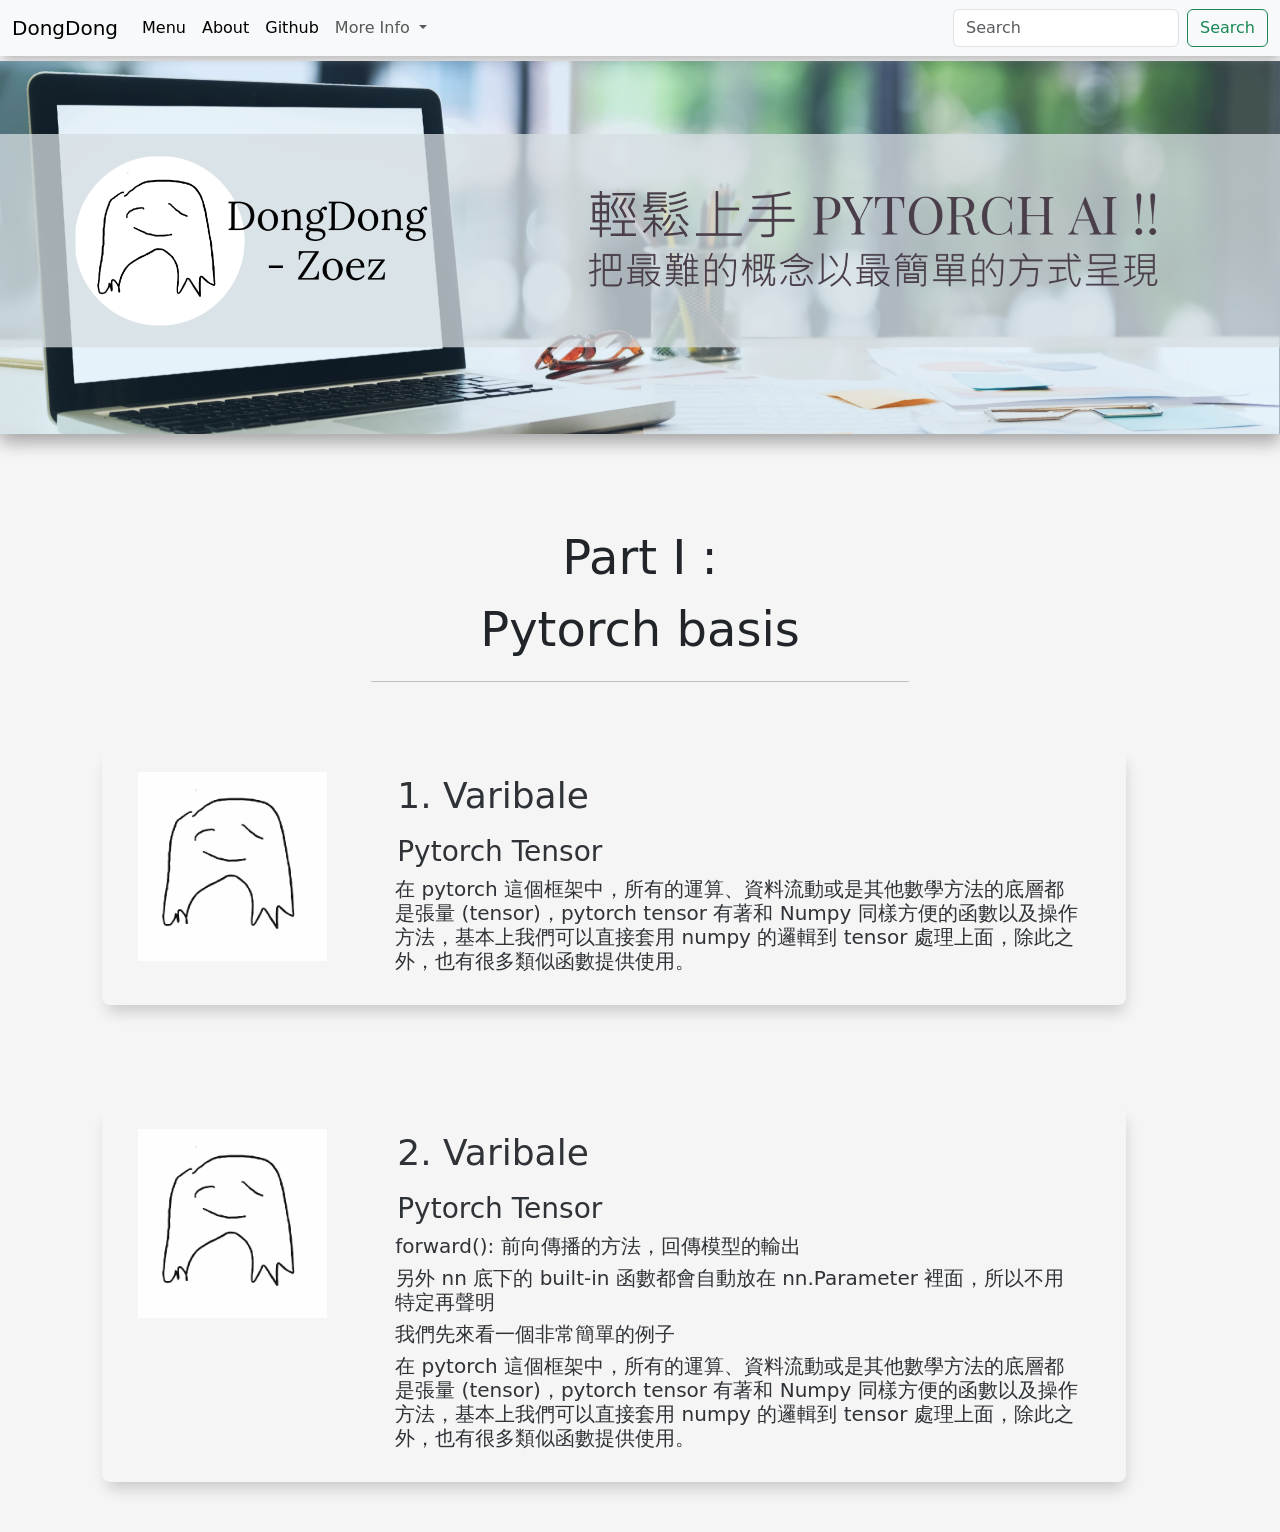
==== index.html @ 4cd38529 "first_version" ====
<!DOCTYPE html>
<html lang="zh">


  <head>

    <meta charset="utf-8">
    <meta name="viewport" content="width=device-width, initial-scale=1">

    <title>DongDong's torch tutorial website</title>

    <link href="https://cdn.jsdelivr.net/npm/bootstrap@5.2.0/dist/css/bootstrap.min.css" rel="stylesheet" integrity="sha384-gH2yIJqKdNHPEq0n4Mqa/HGKIhSkIHeL5AyhkYV8i59U5AR6csBvApHHNl/vI1Bx" crossorigin="anonymous">
    <link rel="stylesheet" type="text/css" href="./css/index.css">

    <script src="./js/index.js"> </script>
  </head>



  <body style="background-color:#f5f5f5;">

    <!-- [Bootstrap Navbar]  Src: https://getbootstrap.com/docs/5.2/components/navbar/  -->
    <nav class="navbar navbar-expand-lg bg-light" style="box-shadow: 1px 2px 10px -2px #9c9c9c;">
      <div class="container-fluid">

        <a class="navbar-brand" href="#">DongDong</a>

        <button class="navbar-toggler" type="button" data-bs-toggle="collapse" data-bs-target="#navbarSupportedContent" aria-controls="navbarSupportedContent" aria-expanded="false" aria-label="Toggle navigation">
          <span class="navbar-toggler-icon"></span>
        </button>

        <div class="collapse navbar-collapse" id="navbarSupportedContent">
          <ul class="navbar-nav me-auto mb-2 mb-lg-0">

            <li class="nav-item">
              <a class="nav-link active" aria-current="page" href="#">Menu</a>
            </li>


            <li class="nav-item">
              <a class="nav-link active" href="https://github.com/DongDong-Zoez/pytorchAI"> About </a>
            </li>

            <li class="nav-item">
              <a class="nav-link active" href="https://github.com/DongDong-Zoez/pytorchAI"> Github </a>
            </li>

            <li class="nav-item dropdown">
              <a class="nav-link dropdown-toggle" href="#" role="button" data-bs-toggle="dropdown" aria-expanded="false">
                More Info
              </a>

              <ul class="dropdown-menu">
                <li><a class="dropdown-item" href="#">Action</a></li>
                <li><a class="dropdown-item" href="#">Another action</a></li>
                <li><hr class="dropdown-divider"></li>
                <li><a class="dropdown-item" href="#">Something else here</a></li>
              </ul>

            </li>

            <!--
              <li class="nav-item">
                <a class="nav-link disabled">Disabled</a>
              </li>
            -->

          </ul>


          <form class="d-flex" role="search">
            <input class="form-control me-2" type="search" placeholder="Search" aria-label="Search">
            <button class="btn btn-outline-success" type="submit">Search</button>
          </form>

        </div>

      </div>
    </nav>

    
    <div class="title_banner_box">
      <img src="./assets/index_title_banner.png" class="img-fluid" alt="title banner background image.">
    </div>


    

    <div class="content_part_box">
      
      <div class="content_title_box">
        <p class="content_title"> Part I : Pytorch basis </p>
        <hr class="hr_half_width_center">
      </div>
    

      <div class="content_info_box">

        <div class="content_info_img">
          <img src="./assets/dongdong_zoez.png"  class="img-fluid" alt="Part I, 1. Varibale" />
        </div>
        
        <div class="content_info_text">
          <p class="content_info_text_title"> 1. Varibale</p>
          <h1 class="content_info_text_h1">Pytorch Tensor</h1>
          <h5>在 pytorch 這個框架中，所有的運算、資料流動或是其他數學方法的底層都是張量 (tensor)，pytorch tensor 有著和 Numpy 同樣方便的函數以及操作方法，基本上我們可以直接套用 numpy 的邏輯到 tensor 處理上面，除此之外，也有很多類似函數提供使用。</h5>  
        </div>

     </div>


      <div class="content_info_box">

        <div class="content_info_img">
          <img src="./assets/dongdong_zoez.png"  class="img-fluid" alt="Part I, 2. Varibale" />
        </div>
        
        <div class="content_info_text">
          <p class="content_info_text_title"> 2. Varibale</p>
          <h1 class="content_info_text_h1">Pytorch Tensor</h1>
          <h5>forward(): 前向傳播的方法，回傳模型的輸出</h5>
          <h5>另外 nn 底下的 built-in 函數都會自動放在 nn.Parameter 裡面，所以不用特定再聲明</h5>
          <h5>我們先來看一個非常簡單的例子</h5>             
          <h5>在 pytorch 這個框架中，所有的運算、資料流動或是其他數學方法的底層都是張量 (tensor)，pytorch tensor 有著和 Numpy 同樣方便的函數以及操作方法，基本上我們可以直接套用 numpy 的邏輯到 tensor 處理上面，除此之外，也有很多類似函數提供使用。</h5>  
        </div>

     </div>

    </div>





    <script src="https://cdn.jsdelivr.net/npm/bootstrap@5.2.0/dist/js/bootstrap.bundle.min.js" integrity="sha384-A3rJD856KowSb7dwlZdYEkO39Gagi7vIsF0jrRAoQmDKKtQBHUuLZ9AsSv4jD4Xa" crossorigin="anonymous"></script>

  </body>



</html>
---- css/index.css ----
.title_banner_box{
    margin:5px 0%;
    box-shadow:0 8px 16px 0 rgba(0,0,0,0.2),0 6px 20px 0 rgba(0,0,0,0.19) !important;
}



.hr_half_width_center{
    width: 50%;
    margin-left: auto;
    margin-right: auto;
}




/**/

.content_part_box{
    display: flex;
    justify-content: center;
    flex-direction: column;
    flex-wrap:nowrap;  
    position: relative;
}

.content_title_box {
    margin:80px 8% 0px 8%;
    transition : 0.3s;
}

.content_title{
    width:30%;
    margin:2px auto;
    text-align:center;
    font-size: 48px;

    transition : 0.3s;
}

.content_title_box:hover{
    transform : scale(1.01);
}


.content_info_box{
    
    width:80%;
    padding:1.5% 2%; 
    margin:50px 8%;
    box-shadow:2px 10px 16px -4px rgba(0,0,0,0.2);

    transition : 0.5s;
    opacity : 0.93;
  
    /*
    border-style: groove;
    background-color:#f5f5f5;
    */
    border-radius: 8px;
    

    display: flex;
    flex-direction: row;
    /*flex-wrap:nowrap;*/
    
    @media screen and (max-width: 500px){
     font-size:34px;
     width:auto;
     padding:1.5% 2%; 
     margin:50px 8%;  
     
    }
}

.content_info_box:hover{
    box-shadow:5px 14px 8px -2px rgba(0,0,0,0.2);
    opacity : 1;
    transform : scale(1.04);
}



.content_info_img{
    width:40%;
    margin:5px 10px 2px 10px;
    flex: 1 1 30%;
    opacity : 1;
}

.content_info_text{
    font-size:20px;
    width: auto; 
    margin:0px 2% 5px 6%;
    flex: 1 2 auto;
}

.content_info_text_title{
    /*text-align:center;*/
    font-size:36px;
    margin:2px 2px 12px;
}

.content_info_text_h1{
    font-size:28px;
    margin:8px 2px;
}
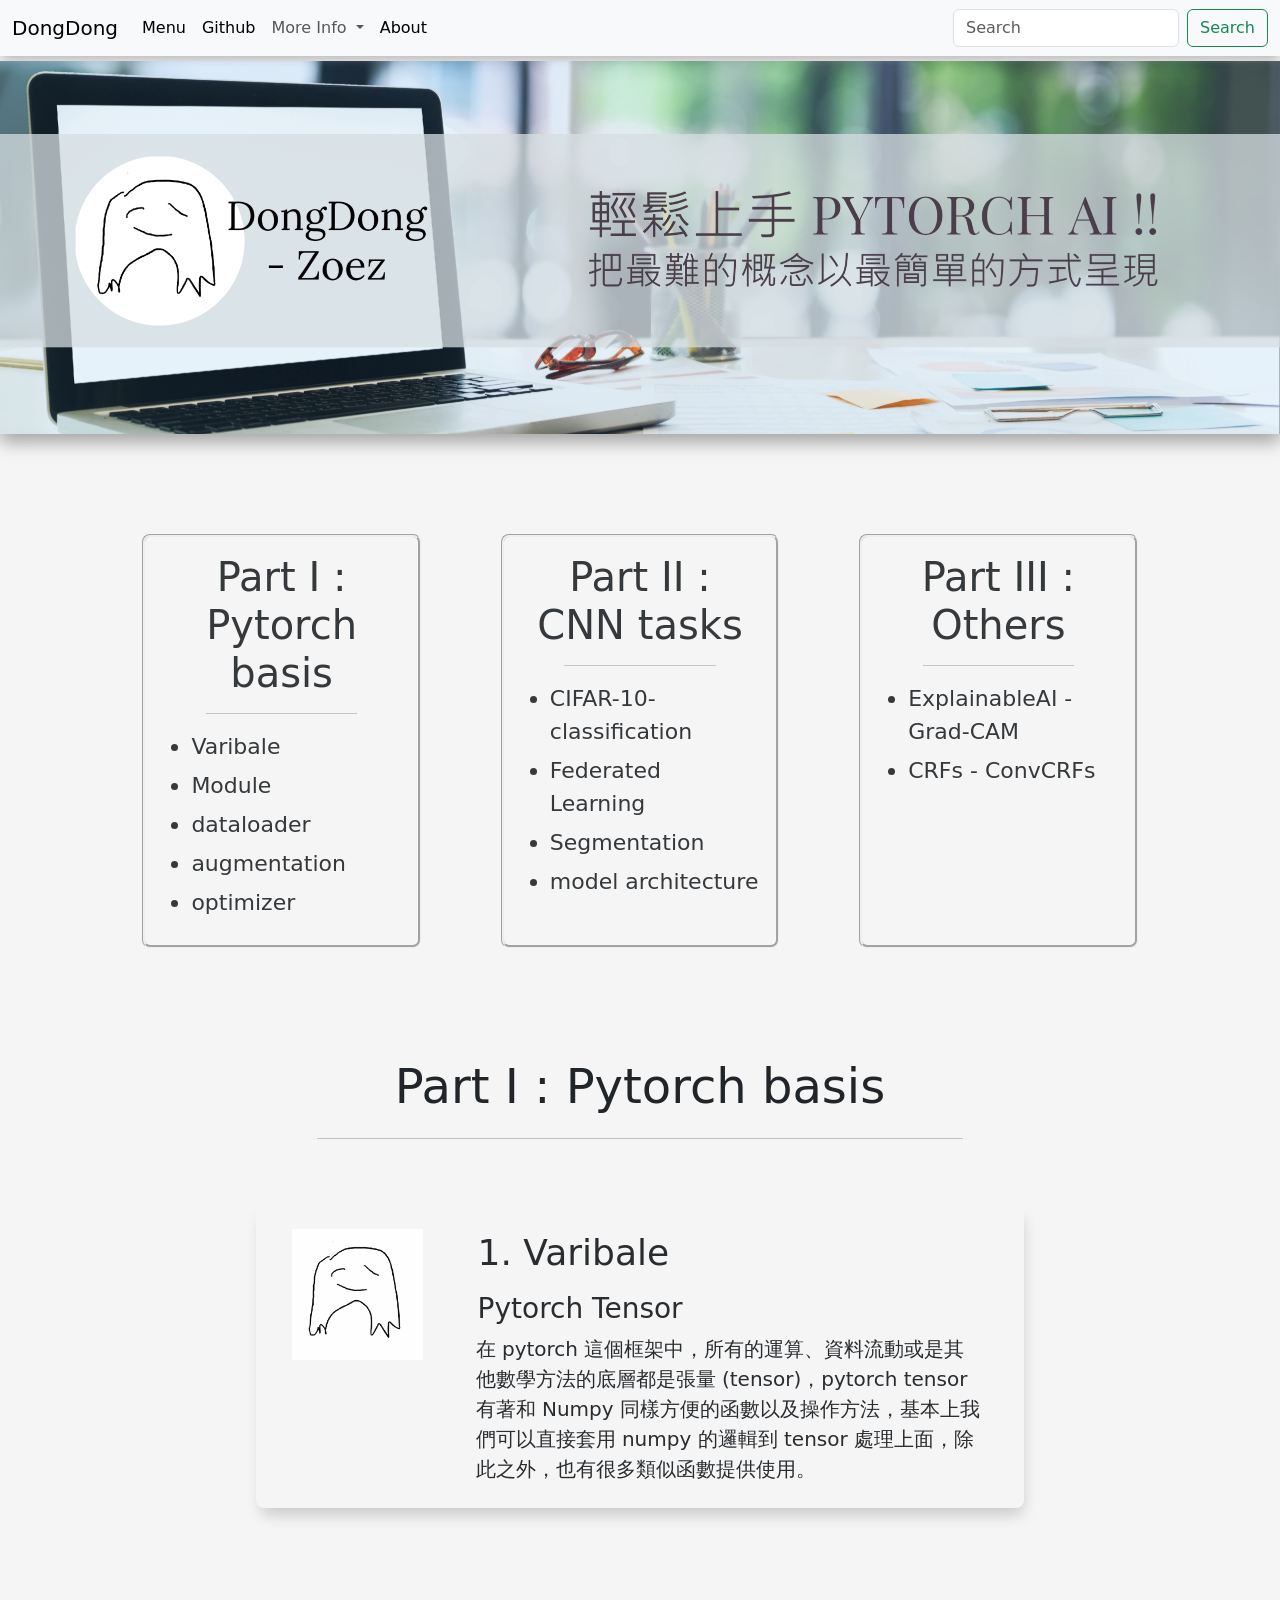
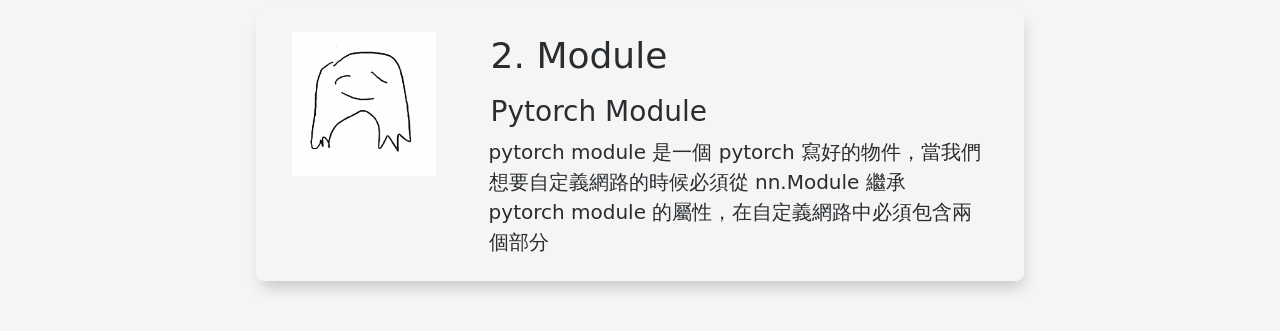
==== commit f55468f1: "intro card" ====
--- a/index.html
+++ b/index.html
@@ -36,11 +36,6 @@
               <a class="nav-link active" aria-current="page" href="#">Menu</a>
             </li>
 
-
-            <li class="nav-item">
-              <a class="nav-link active" href="https://github.com/DongDong-Zoez/pytorchAI"> About </a>
-            </li>
-
             <li class="nav-item">
               <a class="nav-link active" href="https://github.com/DongDong-Zoez/pytorchAI"> Github </a>
             </li>
@@ -59,6 +54,9 @@
 
             </li>
 
+            <li class="nav-item">
+              <a class="nav-link active" href="https://github.com/DongDong-Zoez/pytorchAI"> About </a>
+            </li>
             <!--
               <li class="nav-item">
                 <a class="nav-link disabled">Disabled</a>
@@ -84,6 +82,62 @@
     </div>
 
 
+
+
+    <div class="content_intro_card_box">
+
+      <div class="content_intro_card">
+
+        <h1>Part I : Pytorch basis</h1>
+        <hr class="hr_half_width_center">
+
+        <ul>
+          <li>Varibale</li>
+          <li>Module</li>
+          <li>dataloader</li>
+          <li>augmentation</li>
+          <li>optimizer</li>
+        </ul>
+
+      </div>
+
+      <div class="content_intro_card">
+
+        <h1>Part II : CNN tasks</h1>
+        <hr class="hr_half_width_center">
+        
+        <ul>
+          <li>CIFAR-10-classification</li>
+          <li>Federated Learning</li>
+          <li>Segmentation</li>
+          <li>model architecture</li>
+        </ul>        
+
+      </div>
+
+      <div class="content_intro_card">
+
+        <h1>Part III : Others</h1>
+        <hr class="hr_half_width_center">
+        
+        <ul>
+          <li>ExplainableAI - Grad-CAM </li>
+          <li>CRFs - ConvCRFs</li>
+        </ul>        
+
+      </div>
+
+
+    </div>
+
+
+
+
+
+
+
+
+
     
 
     <div class="content_part_box">
@@ -103,7 +157,8 @@
         <div class="content_info_text">
           <p class="content_info_text_title"> 1. Varibale</p>
           <h1 class="content_info_text_h1">Pytorch Tensor</h1>
-          <h5>在 pytorch 這個框架中，所有的運算、資料流動或是其他數學方法的底層都是張量 (tensor)，pytorch tensor 有著和 Numpy 同樣方便的函數以及操作方法，基本上我們可以直接套用 numpy 的邏輯到 tensor 處理上面，除此之外，也有很多類似函數提供使用。</h5>  
+          
+          在 pytorch 這個框架中，所有的運算、資料流動或是其他數學方法的底層都是張量 (tensor)，pytorch tensor 有著和 Numpy 同樣方便的函數以及操作方法，基本上我們可以直接套用 numpy 的邏輯到 tensor 處理上面，除此之外，也有很多類似函數提供使用。
         </div>
 
      </div>
@@ -112,16 +167,15 @@
       <div class="content_info_box">
 
         <div class="content_info_img">
-          <img src="./assets/dongdong_zoez.png"  class="img-fluid" alt="Part I, 2. Varibale" />
+          <img src="./assets/dongdong_zoez.png"  class="img-fluid" alt="Part I, 2. Module" />
         </div>
         
         <div class="content_info_text">
-          <p class="content_info_text_title"> 2. Varibale</p>
-          <h1 class="content_info_text_h1">Pytorch Tensor</h1>
-          <h5>forward(): 前向傳播的方法，回傳模型的輸出</h5>
-          <h5>另外 nn 底下的 built-in 函數都會自動放在 nn.Parameter 裡面，所以不用特定再聲明</h5>
-          <h5>我們先來看一個非常簡單的例子</h5>             
-          <h5>在 pytorch 這個框架中，所有的運算、資料流動或是其他數學方法的底層都是張量 (tensor)，pytorch tensor 有著和 Numpy 同樣方便的函數以及操作方法，基本上我們可以直接套用 numpy 的邏輯到 tensor 處理上面，除此之外，也有很多類似函數提供使用。</h5>  
+          <p class="content_info_text_title"> 2. Module</p>
+          <h1 class="content_info_text_h1"> Pytorch Module </h1>
+          pytorch module 是一個 pytorch 寫好的物件，當我們想要自定義網路的時候必須從 nn.Module 繼承 pytorch module 的屬性，在自定義網路中必須包含兩個部分
+     
+
         </div>
 
      </div>
--- a/css/index.css
+++ b/css/index.css
@@ -9,7 +9,7 @@
 
 
 .hr_half_width_center{
-    width: 50%;
+    width: 60%;
     margin-left: auto;
     margin-right: auto;
 }
@@ -18,7 +18,49 @@
 
 
 /**/
-
+.content_intro_card_box{
+    display: flex;
+    justify-content: center;
+    flex-direction: row;
+
+    margin:80px 8% 0px 8%;
+    transition : 0.3s;
+    
+}
+
+
+
+.content_intro_card{
+    width:30%;
+    margin:20px 40px;
+    padding: 10px 10px;
+    border-style: groove;
+    border-radius: 8px;
+    opacity : 0.9;
+    transition : 0.5s;
+}
+
+
+.content_intro_card:hover{
+    box-shadow:5px 14px 8px -2px rgba(0,0,0,0.2);
+    opacity : 1;
+    transform : scale(1.04);
+}
+
+
+.content_intro_card h1{
+    text-align:center;
+    font-size:40px;
+    margin:6px 12px;
+}
+
+.content_intro_card li{
+    font-size:22px;
+    margin:6px 4px;
+}
+
+
+/**/
 .content_part_box{
     display: flex;
     justify-content: center;
@@ -33,13 +75,16 @@
 }
 
 .content_title{
-    width:30%;
+    width:60%;
     margin:2px auto;
     text-align:center;
     font-size: 48px;
 
     transition : 0.3s;
-}
+
+}
+
+
 
 .content_title_box:hover{
     transform : scale(1.01);
@@ -48,13 +93,13 @@
 
 .content_info_box{
     
-    width:80%;
+    width:60%;
     padding:1.5% 2%; 
-    margin:50px 8%;
+    margin:50px auto;
     box-shadow:2px 10px 16px -4px rgba(0,0,0,0.2);
 
     transition : 0.5s;
-    opacity : 0.93;
+    opacity : 0.96;
   
     /*
     border-style: groove;
@@ -65,15 +110,7 @@
 
     display: flex;
     flex-direction: row;
-    /*flex-wrap:nowrap;*/
-    
-    @media screen and (max-width: 500px){
-     font-size:34px;
-     width:auto;
-     padding:1.5% 2%; 
-     margin:50px 8%;  
-     
-    }
+
 }
 
 .content_info_box:hover{
@@ -109,3 +146,94 @@
     margin:8px 2px;
 }
 
+
+
+
+
+
+
+
+
+
+
+
+/* css when window width<500 */
+
+@media screen and (max-width: 500px){
+
+
+
+    /**/
+    .content_intro_card_box{
+        display: flex;
+        justify-content: center;
+        flex-direction: column;
+
+        margin:80px 8% 0px 8%;
+        transition : 0.3s;
+        
+    }
+
+
+
+
+
+
+
+
+
+    .content_title{
+        width:80%;
+        margin:2px auto;
+        text-align:center;
+        font-size: 30px;
+
+    }
+    
+    .content_info_box{
+        font-size:20px;
+        width:auto;
+        padding:1.5% 2%; 
+        margin:50px 8%;  
+
+        display: flex;
+        flex-direction: column;
+    }
+
+    .content_info_img{
+        width:50%;
+        margin:10px auto;
+    }    
+
+
+    .content_info_text{
+        font-size:14px;
+        width: auto; 
+        margin:0px 2% 5px 6%;
+        flex: 1 2 auto;
+    }
+    
+    .content_info_text_title{
+        /*text-align:center;*/
+        font-size:26px;
+        margin:2px 2px 12px;
+    }
+    
+    .content_info_text_h1{
+        font-size:20px;
+        margin:8px 2px;
+    }
+
+} 
+
+
+
+
+
+
+
+
+
+
+
+
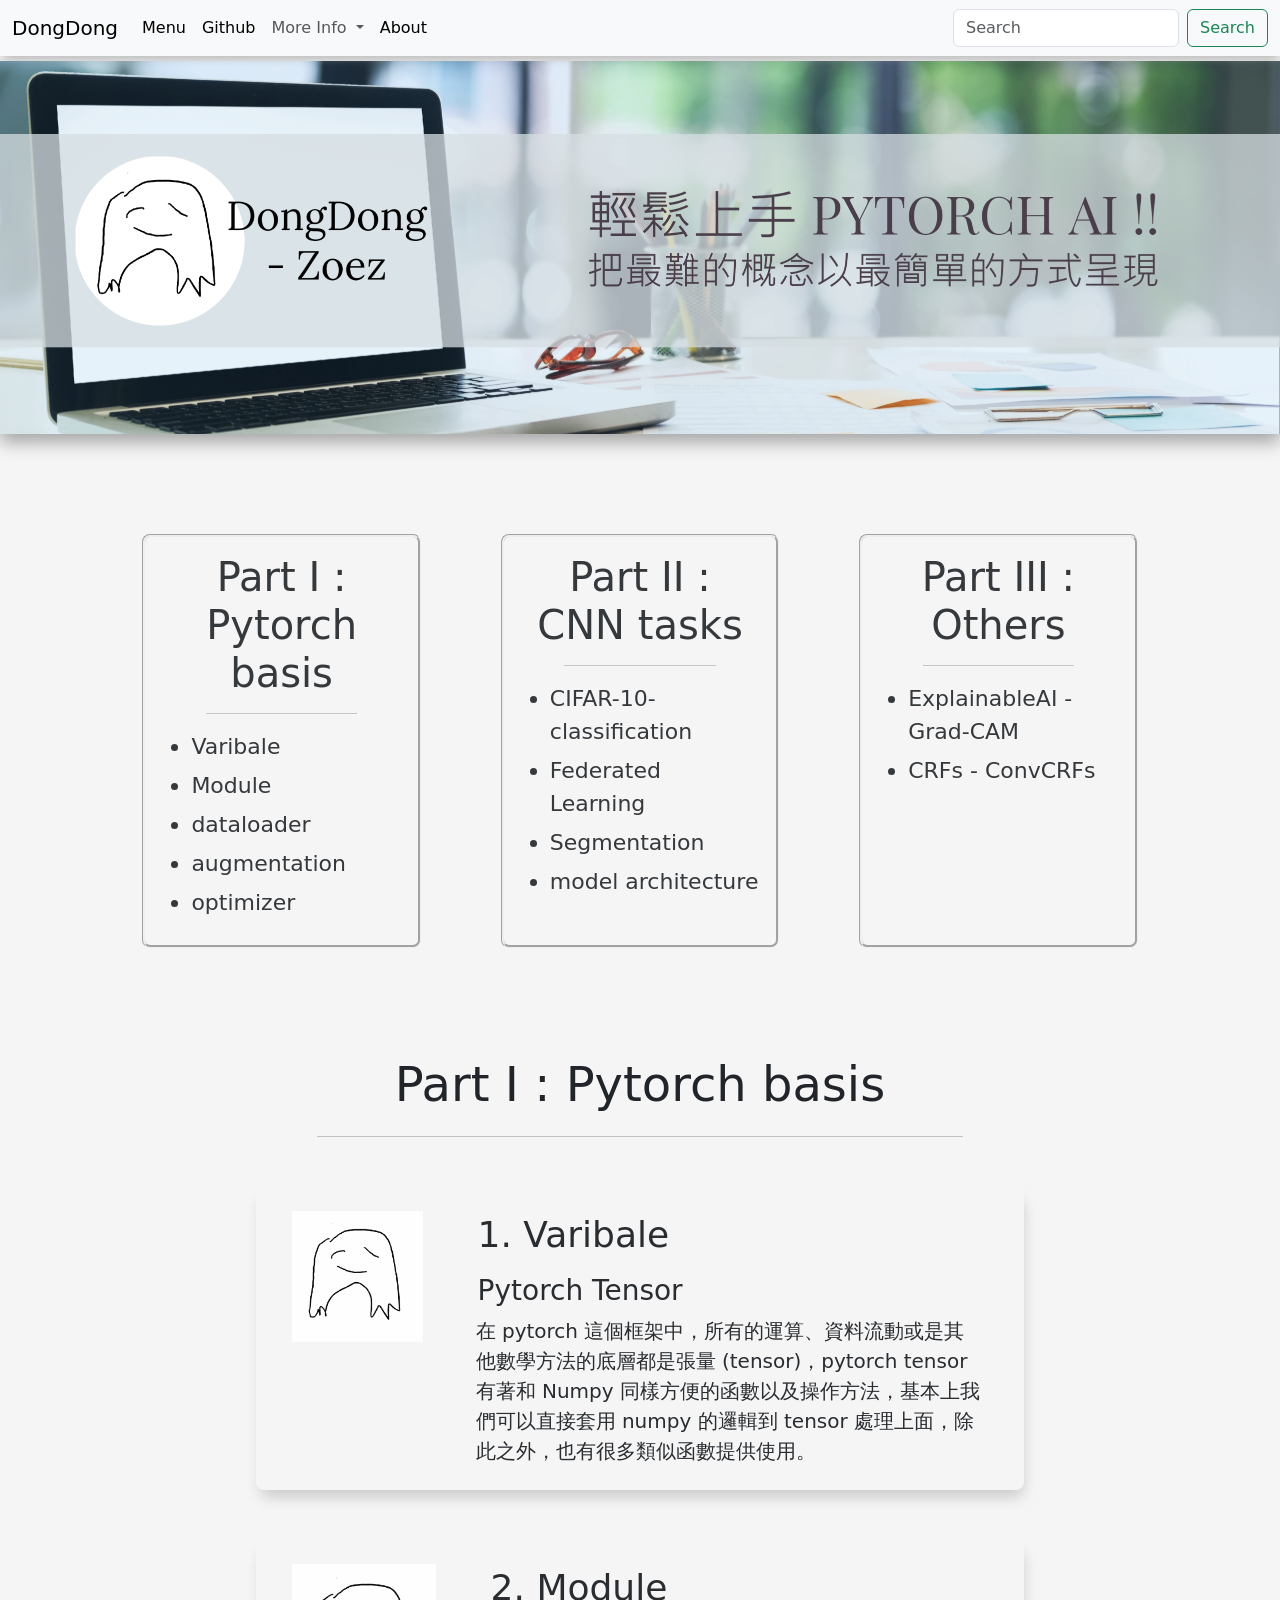
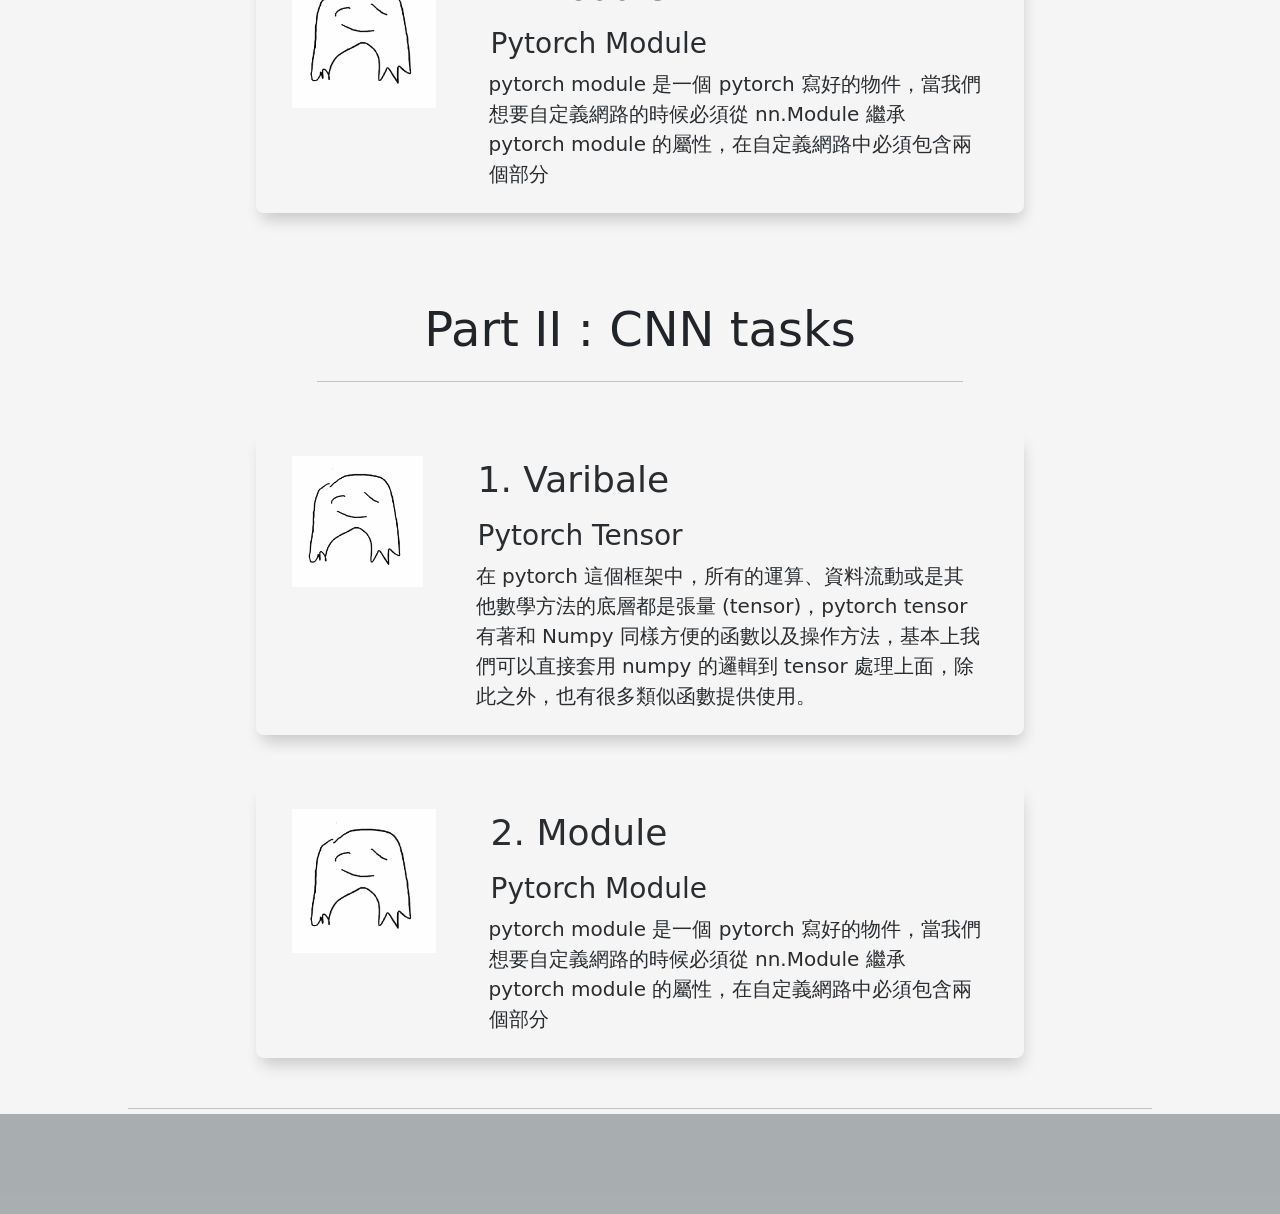
==== commit c9f0408b: "new func: click to show info" ====
--- a/index.html
+++ b/index.html
@@ -12,7 +12,9 @@
     <link href="https://cdn.jsdelivr.net/npm/bootstrap@5.2.0/dist/css/bootstrap.min.css" rel="stylesheet" integrity="sha384-gH2yIJqKdNHPEq0n4Mqa/HGKIhSkIHeL5AyhkYV8i59U5AR6csBvApHHNl/vI1Bx" crossorigin="anonymous">
     <link rel="stylesheet" type="text/css" href="./css/index.css">
 
+    <script src="https://cdn.jsdelivr.net/npm/bootstrap@5.2.0/dist/js/bootstrap.bundle.min.js" integrity="sha384-A3rJD856KowSb7dwlZdYEkO39Gagi7vIsF0jrRAoQmDKKtQBHUuLZ9AsSv4jD4Xa" crossorigin="anonymous"></script>
     <script src="./js/index.js"> </script>
+
   </head>
 
 
@@ -86,7 +88,7 @@
 
     <div class="content_intro_card_box">
 
-      <div class="content_intro_card">
+      <div id="part1_card" class="content_intro_card" onclick="click_change_display('part1_content');">
 
         <h1>Part I : Pytorch basis</h1>
         <hr class="hr_half_width_center">
@@ -101,7 +103,7 @@
 
       </div>
 
-      <div class="content_intro_card">
+      <div id="part2_card" class="content_intro_card">
 
         <h1>Part II : CNN tasks</h1>
         <hr class="hr_half_width_center">
@@ -115,7 +117,7 @@
 
       </div>
 
-      <div class="content_intro_card">
+      <div id="part3_card" class="content_intro_card">
 
         <h1>Part III : Others</h1>
         <hr class="hr_half_width_center">
@@ -140,7 +142,7 @@
 
     
 
-    <div class="content_part_box">
+    <div id="part1_content" class="content_part_box"> 
       
       <div class="content_title_box">
         <p class="content_title"> Part I : Pytorch basis </p>
@@ -163,7 +165,6 @@
 
      </div>
 
-
       <div class="content_info_box">
 
         <div class="content_info_img">
@@ -174,19 +175,68 @@
           <p class="content_info_text_title"> 2. Module</p>
           <h1 class="content_info_text_h1"> Pytorch Module </h1>
           pytorch module 是一個 pytorch 寫好的物件，當我們想要自定義網路的時候必須從 nn.Module 繼承 pytorch module 的屬性，在自定義網路中必須包含兩個部分
-     
-
-        </div>
-
-     </div>
-
-    </div>
-
-
-
-
-
-    <script src="https://cdn.jsdelivr.net/npm/bootstrap@5.2.0/dist/js/bootstrap.bundle.min.js" integrity="sha384-A3rJD856KowSb7dwlZdYEkO39Gagi7vIsF0jrRAoQmDKKtQBHUuLZ9AsSv4jD4Xa" crossorigin="anonymous"></script>
+
+        </div>
+     </div>
+
+    </div>
+
+
+
+
+    <div id="part2_content" class="content_part_box"> 
+      
+      <div class="content_title_box">
+        <p class="content_title"> Part II : CNN tasks </p>
+        <hr class="hr_half_width_center">
+      </div>
+    
+
+      <div class="content_info_box">
+
+        <div class="content_info_img">
+          <img src="./assets/dongdong_zoez.png"  class="img-fluid" alt="Part I, 1. Varibale" />
+        </div>
+        
+        <div class="content_info_text">
+          <p class="content_info_text_title"> 1. Varibale</p>
+          <h1 class="content_info_text_h1">Pytorch Tensor</h1>
+          
+          在 pytorch 這個框架中，所有的運算、資料流動或是其他數學方法的底層都是張量 (tensor)，pytorch tensor 有著和 Numpy 同樣方便的函數以及操作方法，基本上我們可以直接套用 numpy 的邏輯到 tensor 處理上面，除此之外，也有很多類似函數提供使用。
+        </div>
+
+     </div>
+
+      <div class="content_info_box">
+
+        <div class="content_info_img">
+          <img src="./assets/dongdong_zoez.png"  class="img-fluid" alt="Part I, 2. Module" />
+        </div>
+        
+        <div class="content_info_text">
+          <p class="content_info_text_title"> 2. Module</p>
+          <h1 class="content_info_text_h1"> Pytorch Module </h1>
+          pytorch module 是一個 pytorch 寫好的物件，當我們想要自定義網路的時候必須從 nn.Module 繼承 pytorch module 的屬性，在自定義網路中必須包含兩個部分
+
+        </div>
+     </div>
+
+    </div>
+
+
+
+
+    <!-- Tail information -->
+    <hr style="width: 80%; margin:50px auto 5px auto;">
+
+    <div class="footer_box">
+      
+    </div>
+
+
+
+
+    
 
   </body>
 
--- a/css/index.css
+++ b/css/index.css
@@ -1,11 +1,26 @@
 
 
 
+/* ID setting */
+
+#part1_content{
+    display: block;
+}
+
+#part2_content{
+    display: block;
+}
+
+#part3_content{
+    display: none;
+}
+
+
+/* misc */
 .title_banner_box{
     margin:5px 0%;
     box-shadow:0 8px 16px 0 rgba(0,0,0,0.2),0 6px 20px 0 rgba(0,0,0,0.19) !important;
 }
-
 
 
 .hr_half_width_center{
@@ -17,7 +32,7 @@
 
 
 
-/**/
+/* content - card*/
 .content_intro_card_box{
     display: flex;
     justify-content: center;
@@ -25,7 +40,6 @@
 
     margin:80px 8% 0px 8%;
     transition : 0.3s;
-    
 }
 
 
@@ -60,18 +74,21 @@
 }
 
 
-/**/
+/* content - info*/
 .content_part_box{
     display: flex;
     justify-content: center;
     flex-direction: column;
     flex-wrap:nowrap;  
     position: relative;
+
+    /*visibility: hidden;*/
+
+    transition : 0.5s;
 }
 
 .content_title_box {
     margin:80px 8% 0px 8%;
-    transition : 0.3s;
 }
 
 .content_title{
@@ -79,17 +96,14 @@
     margin:2px auto;
     text-align:center;
     font-size: 48px;
-
-    transition : 0.3s;
-
-}
-
-
-
+}
+
+
+/*
 .content_title_box:hover{
     transform : scale(1.01);
 }
-
+*/
 
 .content_info_box{
     
@@ -148,7 +162,17 @@
 
 
 
-
+/* footer */ 
+.footer_box{
+    width: 100%;
+    height: 100px;
+    background-color: rgba(121, 130, 133, 0.616);
+
+    display: flex;
+    flex-direction: row;
+
+
+}
 
 
 
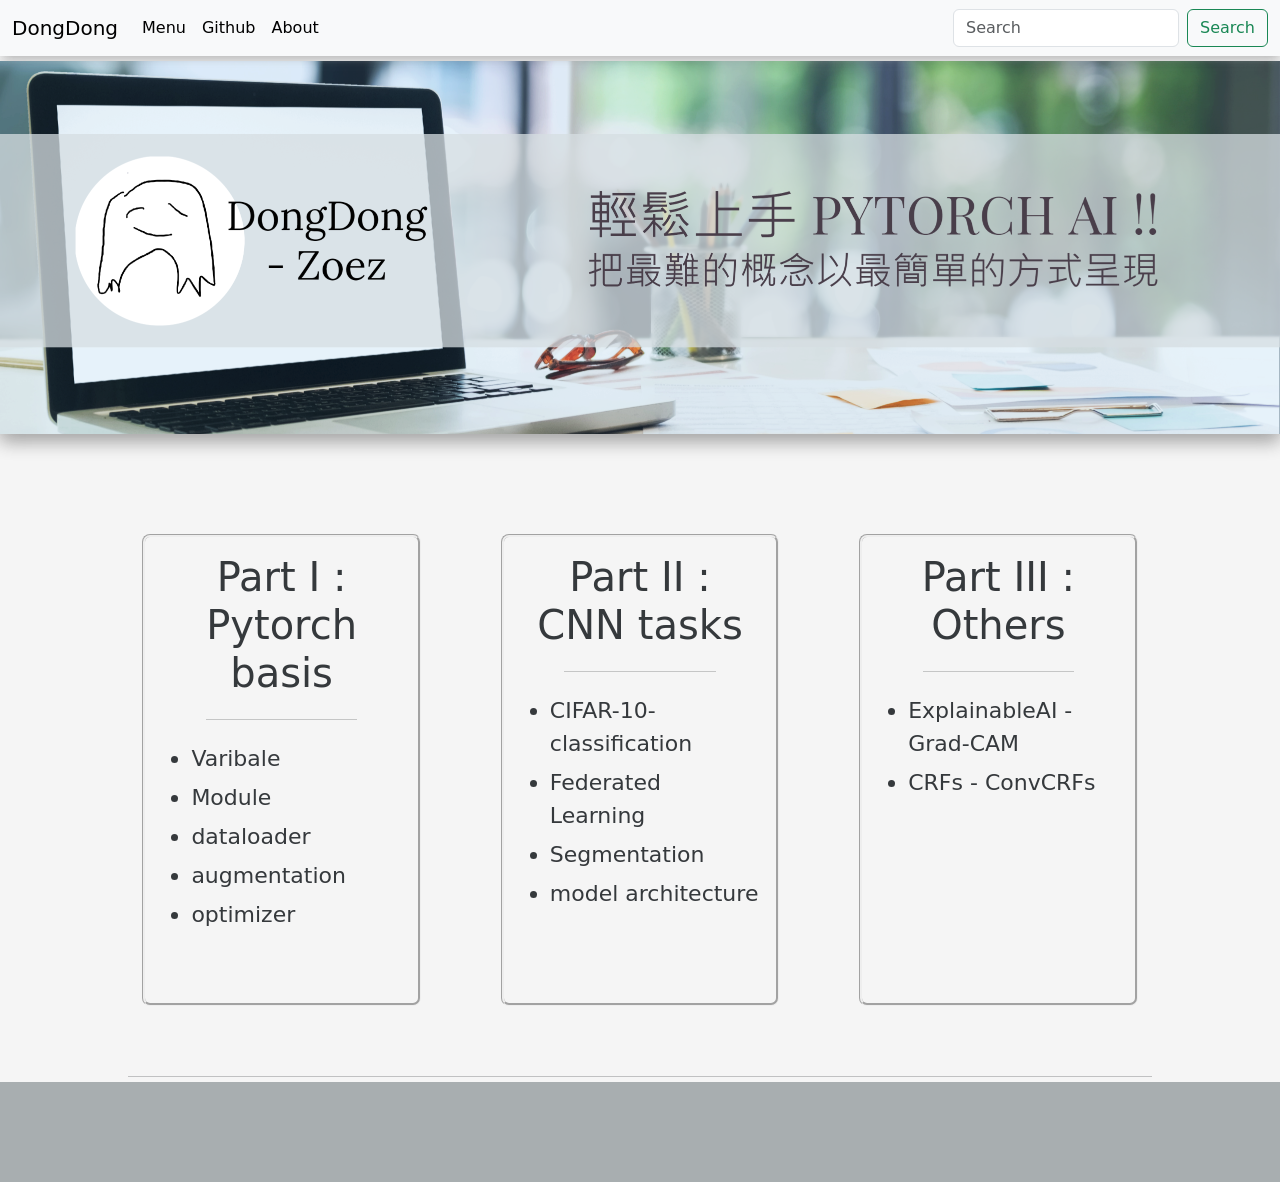
==== commit ff4ad103: "smoothly expand" ====
--- a/index.html
+++ b/index.html
@@ -11,9 +11,7 @@
 
     <link href="https://cdn.jsdelivr.net/npm/bootstrap@5.2.0/dist/css/bootstrap.min.css" rel="stylesheet" integrity="sha384-gH2yIJqKdNHPEq0n4Mqa/HGKIhSkIHeL5AyhkYV8i59U5AR6csBvApHHNl/vI1Bx" crossorigin="anonymous">
     <link rel="stylesheet" type="text/css" href="./css/index.css">
-
-    <script src="https://cdn.jsdelivr.net/npm/bootstrap@5.2.0/dist/js/bootstrap.bundle.min.js" integrity="sha384-A3rJD856KowSb7dwlZdYEkO39Gagi7vIsF0jrRAoQmDKKtQBHUuLZ9AsSv4jD4Xa" crossorigin="anonymous"></script>
-    <script src="./js/index.js"> </script>
+    <link rel="stylesheet" type="text/css" href="./css/index_phone.css">
 
   </head>
 
@@ -42,24 +40,25 @@
               <a class="nav-link active" href="https://github.com/DongDong-Zoez/pytorchAI"> Github </a>
             </li>
 
-            <li class="nav-item dropdown">
-              <a class="nav-link dropdown-toggle" href="#" role="button" data-bs-toggle="dropdown" aria-expanded="false">
-                More Info
-              </a>
-
-              <ul class="dropdown-menu">
-                <li><a class="dropdown-item" href="#">Action</a></li>
-                <li><a class="dropdown-item" href="#">Another action</a></li>
-                <li><hr class="dropdown-divider"></li>
-                <li><a class="dropdown-item" href="#">Something else here</a></li>
-              </ul>
-
-            </li>
-
             <li class="nav-item">
               <a class="nav-link active" href="https://github.com/DongDong-Zoez/pytorchAI"> About </a>
             </li>
+
             <!--
+              <li class="nav-item dropdown">
+                <a class="nav-link dropdown-toggle" href="#" role="button" data-bs-toggle="dropdown" aria-expanded="false">
+                  More Info
+                </a>
+
+                <ul class="dropdown-menu">
+                  <li><a class="dropdown-item" href="#">Action</a></li>
+                  <li><a class="dropdown-item" href="#">Another action</a></li>
+                  <li><hr class="dropdown-divider"></li>
+                  <li><a class="dropdown-item" href="#">Something else here</a></li>
+                </ul>
+
+              </li>
+
               <li class="nav-item">
                 <a class="nav-link disabled">Disabled</a>
               </li>
@@ -99,7 +98,9 @@
           <li>dataloader</li>
           <li>augmentation</li>
           <li>optimizer</li>
+    
         </ul>
+        <p class="show_only_hover">點擊我 Click Me!</p>
 
       </div>
 
@@ -113,7 +114,8 @@
           <li>Federated Learning</li>
           <li>Segmentation</li>
           <li>model architecture</li>
-        </ul>        
+        </ul>    
+        <p class="show_only_hover">點擊我 Click Me!</p>    
 
       </div>
 
@@ -126,6 +128,7 @@
           <li>ExplainableAI - Grad-CAM </li>
           <li>CRFs - ConvCRFs</li>
         </ul>        
+        <p class="show_only_hover">點擊我 Click Me!</p>
 
       </div>
 
@@ -145,7 +148,10 @@
     <div id="part1_content" class="content_part_box"> 
       
       <div class="content_title_box">
-        <p class="content_title"> Part I : Pytorch basis </p>
+        <p class="content_title"> 
+          <a href="#part1_content">Part I : Pytorch basis</a>
+        </p>
+        
         <hr class="hr_half_width_center">
       </div>
     
@@ -161,6 +167,7 @@
           <h1 class="content_info_text_h1">Pytorch Tensor</h1>
           
           在 pytorch 這個框架中，所有的運算、資料流動或是其他數學方法的底層都是張量 (tensor)，pytorch tensor 有著和 Numpy 同樣方便的函數以及操作方法，基本上我們可以直接套用 numpy 的邏輯到 tensor 處理上面，除此之外，也有很多類似函數提供使用。
+
         </div>
 
      </div>
@@ -187,7 +194,10 @@
     <div id="part2_content" class="content_part_box"> 
       
       <div class="content_title_box">
-        <p class="content_title"> Part II : CNN tasks </p>
+        <p class="content_title"> 
+          <a href="#part2_content">Part II : CNN tasks </a>
+        </p>
+
         <hr class="hr_half_width_center">
       </div>
     
@@ -223,7 +233,17 @@
 
     </div>
 
-
+    <div id="part3_content" class="content_part_box"> 
+
+      <div class="content_title_box">
+        <p class="content_title"> 
+          <a href="#part3_content">Part III : Others </a>
+        </p>
+        <hr class="hr_half_width_center">
+      </div>
+
+
+    </div>
 
 
     <!-- Tail information -->
@@ -240,6 +260,8 @@
 
   </body>
 
+  <script src="https://cdn.jsdelivr.net/npm/bootstrap@5.2.0/dist/js/bootstrap.bundle.min.js" integrity="sha384-A3rJD856KowSb7dwlZdYEkO39Gagi7vIsF0jrRAoQmDKKtQBHUuLZ9AsSv4jD4Xa" crossorigin="anonymous"></script>
+  <script src="./js/index.js"> </script>
 
 
 </html>
--- a/css/index.css
+++ b/css/index.css
@@ -5,14 +5,20 @@
 
 #part1_content{
     display: block;
+    visibility: hidden;
+    max-height: 0;
 }
 
 #part2_content{
     display: block;
+    visibility: hidden;
+    max-height: 0;
 }
 
 #part3_content{
-    display: none;
+    display: block;
+    visibility: hidden;
+    max-height: 0;
 }
 
 
@@ -30,8 +36,6 @@
 }
 
 
-
-
 /* content - card*/
 .content_intro_card_box{
     display: flex;
@@ -45,20 +49,43 @@
 
 
 .content_intro_card{
+    display: flex;
+    flex-direction: column;
+
     width:30%;
     margin:20px 40px;
     padding: 10px 10px;
+
     border-style: groove;
     border-radius: 8px;
+
     opacity : 0.9;
     transition : 0.5s;
-}
+
+}
+.content_intro_card .show_only_hover{
+    text-align:center;
+    align-self: flex-end;
+    margin-top: auto;
+    opacity: 0;
+    transition : 0.4s
+}
+
 
 
 .content_intro_card:hover{
     box-shadow:5px 14px 8px -2px rgba(0,0,0,0.2);
     opacity : 1;
     transform : scale(1.04);
+
+    cursor: pointer;
+}
+
+.content_intro_card:hover .show_only_hover{
+    text-align:center;
+    align-self: flex-end;
+    margin-top: auto;
+    opacity: 0.6;
 }
 
 
@@ -72,6 +99,9 @@
     font-size:22px;
     margin:6px 4px;
 }
+
+
+
 
 
 /* content - info*/
@@ -82,13 +112,22 @@
     flex-wrap:nowrap;  
     position: relative;
 
+    max-height: min-content;
+
     /*visibility: hidden;*/
 
     transition : 0.5s;
+    overflow: hidden;
+}
+
+.content_part_box a{
+    all: unset;
+    cursor: pointer;
 }
 
 .content_title_box {
     margin:80px 8% 0px 8%;
+    
 }
 
 .content_title{
@@ -99,11 +138,6 @@
 }
 
 
-/*
-.content_title_box:hover{
-    transform : scale(1.01);
-}
-*/
 
 .content_info_box{
     
@@ -181,83 +215,18 @@
 
 
 
-/* css when window width<500 */
-
-@media screen and (max-width: 500px){
-
-
-
-    /**/
-    .content_intro_card_box{
-        display: flex;
-        justify-content: center;
-        flex-direction: column;
-
-        margin:80px 8% 0px 8%;
-        transition : 0.3s;
-        
-    }
-
-
-
-
-
-
-
-
-
-    .content_title{
-        width:80%;
-        margin:2px auto;
-        text-align:center;
-        font-size: 30px;
-
-    }
-    
-    .content_info_box{
-        font-size:20px;
-        width:auto;
-        padding:1.5% 2%; 
-        margin:50px 8%;  
-
-        display: flex;
-        flex-direction: column;
-    }
-
-    .content_info_img{
-        width:50%;
-        margin:10px auto;
-    }    
-
-
-    .content_info_text{
-        font-size:14px;
-        width: auto; 
-        margin:0px 2% 5px 6%;
-        flex: 1 2 auto;
-    }
-    
-    .content_info_text_title{
-        /*text-align:center;*/
-        font-size:26px;
-        margin:2px 2px 12px;
-    }
-    
-    .content_info_text_h1{
-        font-size:20px;
-        margin:8px 2px;
-    }
-
-} 
-
-
-
-
-
-
-
-
-
-
-
-
+
+
+
+
+
+
+
+
+
+
+
+
+
+
+
--- a/css/index_phone.css
+++ b/css/index_phone.css
@@ -0,0 +1,85 @@
+
+/* css when window width<500 */
+
+@media screen and (max-width: 500px){
+
+
+    /* content - card */
+    .content_intro_card_box{
+        display: flex;
+        justify-content: center;
+        flex-direction: column;
+
+        margin:80px 8% 0px 8%;
+        transition : 0.3s;
+        
+    }
+
+    .content_intro_card{
+        display: flex;
+        flex-direction: column;
+    
+        width:85%;
+        margin:20px 40px;
+        padding: 10px 10px;
+    }
+
+    .content_intro_card h1{
+        text-align:center;
+        font-size:24px;
+        margin:6px 12px;
+    }
+    
+    .content_intro_card li{
+        font-size:18px;
+        margin:6px 4px;
+    }
+
+
+
+
+
+
+    .content_title{
+        width:80%;
+        margin:2px auto;
+        text-align:center;
+        font-size: 30px;
+
+    }
+    
+    .content_info_box{
+        font-size:20px;
+        width:auto;
+        padding:1.5% 2%; 
+        margin:50px 8%;  
+
+        display: flex;
+        flex-direction: column;
+    }
+
+    .content_info_img{
+        width:50%;
+        margin:10px auto;
+    }    
+
+
+    .content_info_text{
+        font-size:14px;
+        width: auto; 
+        margin:0px 2% 5px 6%;
+        flex: 1 2 auto;
+    }
+    
+    .content_info_text_title{
+        /*text-align:center;*/
+        font-size:26px;
+        margin:2px 2px 12px;
+    }
+    
+    .content_info_text_h1{
+        font-size:20px;
+        margin:8px 2px;
+    }
+
+} 
